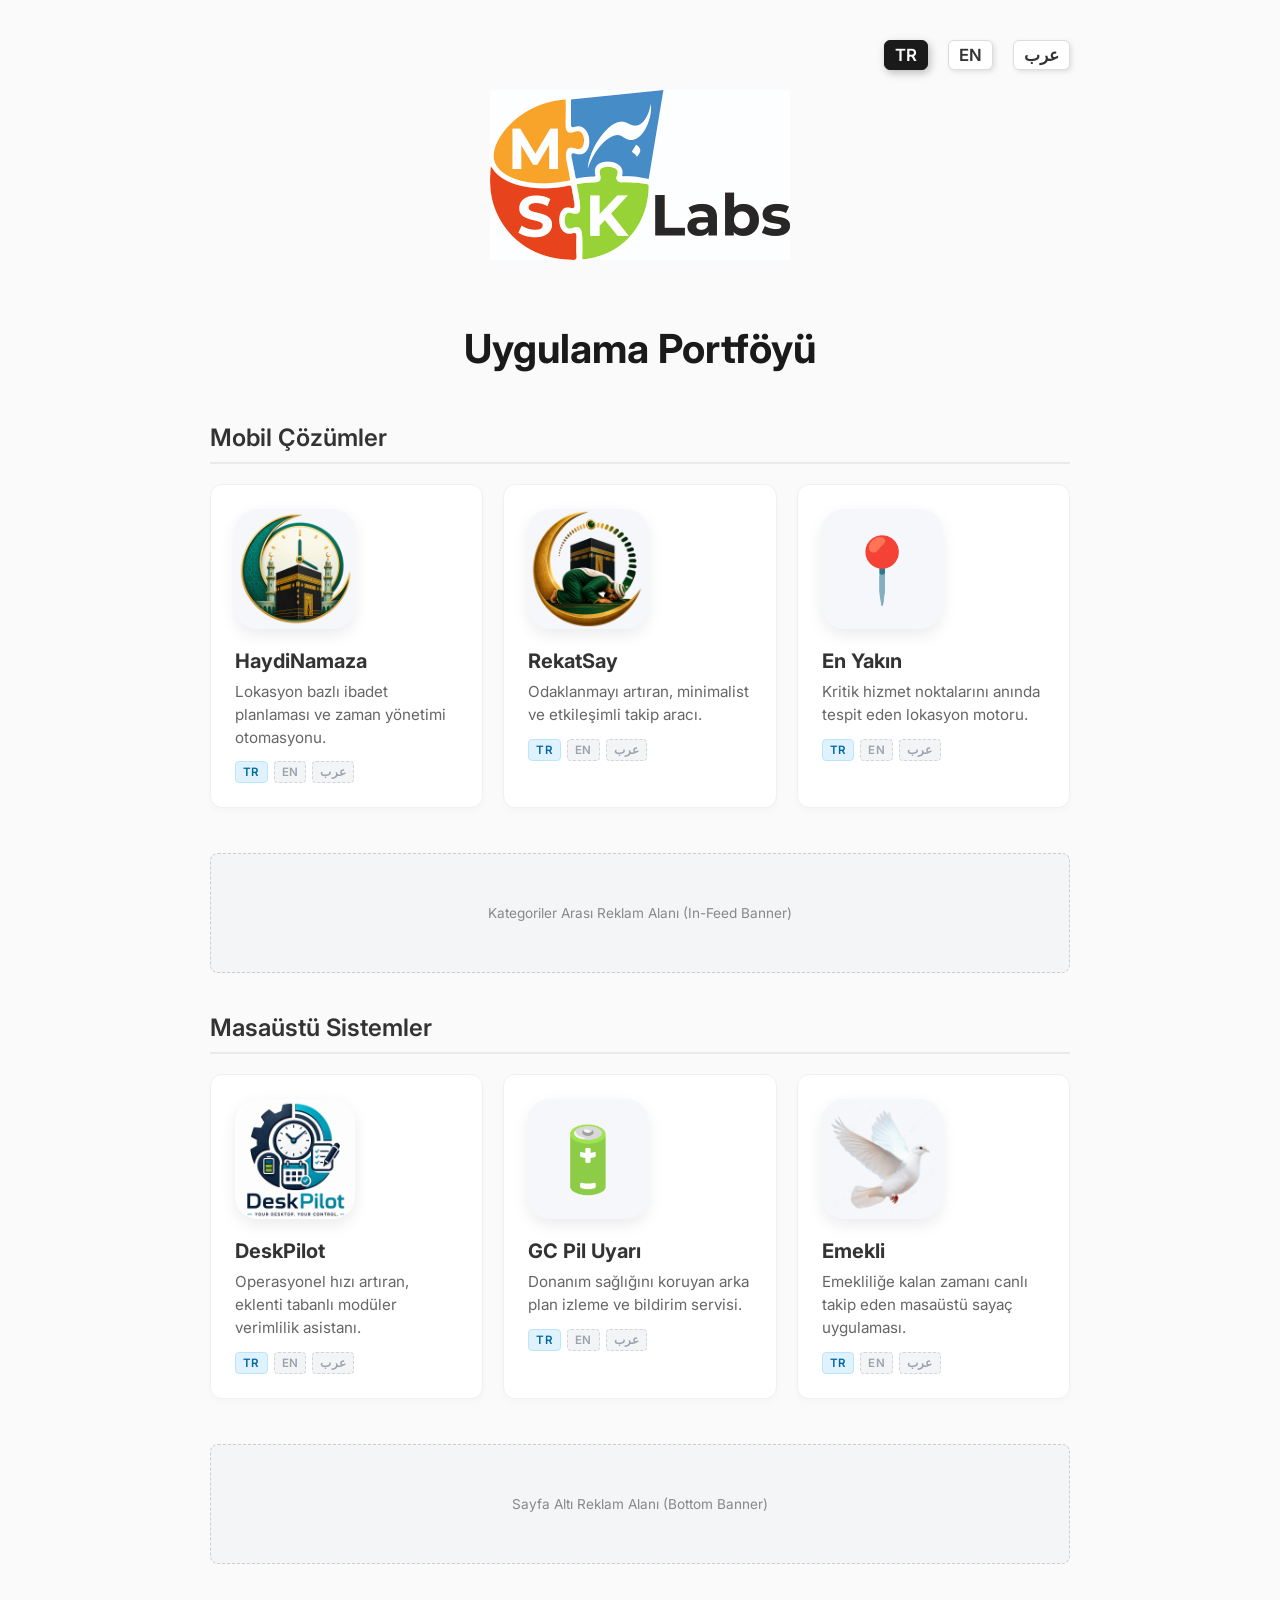
==== index.html @ fbfde334 "Add Emekli desktop app, icon logo processing, and detail page" ====
<!DOCTYPE html>
<html lang="tr">
<head>
    <meta charset="UTF-8">
    <meta name="viewport" content="width=device-width, initial-scale=1.0">
    <title>W Uygulamalar - Portföy</title>
    <meta name="description" content="Geliştirilen mobil ve masaüstü çözümlerin sergilendiği uygulama portföyü.">
    
    <!-- Google Fonts: Inter -->
    <link rel="preconnect" href="https://fonts.googleapis.com">
    <link rel="preconnect" href="https://fonts.gstatic.com" crossorigin>
    <link href="https://fonts.googleapis.com/css2?family=Inter:wght@400;600;700&display=swap" rel="stylesheet">
    <link rel="stylesheet" href="assets/css/global.css?v=9">
    

</head>
<body class="lang-tr">

<div class="layout-wrapper">

  <!-- Masaüstü Sol Reklam (1280px üzerinde görünür) -->
  <aside class="desktop-ad desktop-ad-left">
    <div class="ad-placeholder">Masaüstü Sol Reklam<br>(160x600)</div>
  </aside>

  <!-- Ana İçerik Portföy Alanı -->
  <div class="portfolio-container">
  
  <div class="lang-switcher">
    <button onclick="setLang('tr')" data-lang="tr" title="Türkçe">TR</button>
    <button onclick="setLang('en')" data-lang="en" title="English">EN</button>
    <button onclick="setLang('ar')" data-lang="ar" title="العربية">عرب</button>
  </div>

  <div class="logo-container">
    <img src="img/MSKLabsLogo1200.jpg" alt="MSK Labs" class="main-logo">
  </div>
  
  <h1 class="page-title">
    <span class="lang-tr">Uygulama Portföyü</span>
    <span class="lang-en">Application Portfolio</span>
    <span class="lang-ar">محفظة التطبيقات</span>
  </h1>
  
  <!-- MOBİL ÇÖZÜMLER -->
  <h2 class="category-title">
    <span class="lang-tr">Mobil Çözümler</span>
    <span class="lang-en">Mobile Solutions</span>
    <span class="lang-ar">حلول الهاتف المحمول</span>
  </h2>
  <div class="app-grid">
    <a href="haydinamaza.html" class="app-card">
      <div class="app-icon"><img src="media/haydinamaza/icon.png" alt="HaydiNamaza"></div>
      <h3 class="app-name">HaydiNamaza</h3>
      <p class="app-vision">
        <span class="lang-tr">Lokasyon bazlı ibadet planlaması ve zaman yönetimi otomasyonu.</span>
        <span class="lang-en">Location-based worship planning and time management automation.</span>
        <span class="lang-ar">تخطيط العبادة القائم على الموقع وأتمتة إدارة الوقت.</span>
      </p>
      <div class="lang-badges">
        <span class="lang-badge active">TR</span>
        <span class="lang-badge pending" title="Yakında / Coming Soon">EN</span>
        <span class="lang-badge pending" title="Yakında / Coming Soon">عرب</span>
      </div>
    </a>
    <a href="rekatsay.html" class="app-card">
      <div class="app-icon"><img src="media/rekatsay/icon.png" alt="RekatSay"></div>
      <h3 class="app-name">RekatSay</h3>
      <p class="app-vision">
        <span class="lang-tr">Odaklanmayı artıran, minimalist ve etkileşimli takip aracı.</span>
        <span class="lang-en">A minimalist and interactive tracking tool that increases focus.</span>
        <span class="lang-ar">أداة تتبع تفاعلية وبسيطة تزيد من التركيز.</span>
      </p>
      <div class="lang-badges">
        <span class="lang-badge active">TR</span>
        <span class="lang-badge pending" title="Yakında / Coming Soon">EN</span>
        <span class="lang-badge pending" title="Yakında / Coming Soon">عرب</span>
      </div>
    </a>
    <a href="enyakin.html" class="app-card">
      <div class="app-icon">📍</div>
      <h3 class="app-name">
        <span class="lang-tr">En Yakın</span>
        <span class="lang-en">Nearest</span>
        <span class="lang-ar">الأقرب</span>
      </h3>
      <p class="app-vision">
        <span class="lang-tr">Kritik hizmet noktalarını anında tespit eden lokasyon motoru.</span>
        <span class="lang-en">Location engine that instantly detects critical service points.</span>
        <span class="lang-ar">محرك الموقع الذي يكتشف نقاط الخدمة الحرجة على الفور.</span>
      </p>
      <div class="lang-badges">
        <span class="lang-badge active">TR</span>
        <span class="lang-badge pending" title="Yakında / Coming Soon">EN</span>
        <span class="lang-badge pending" title="Yakında / Coming Soon">عرب</span>
      </div>
    </a>
  </div>

  <!-- KATEGORİLER ARASI REKLAM ALANI -->
  <div class="infeed-ad-container">
    <div class="ad-placeholder">Kategoriler Arası Reklam Alanı (In-Feed Banner)</div>
  </div>

  <!-- MASAÜSTÜ SİSTEMLER -->
  <h2 class="category-title">
    <span class="lang-tr">Masaüstü Sistemler</span>
    <span class="lang-en">Desktop Systems</span>
    <span class="lang-ar">أنظمة سطح المكتب</span>
  </h2>
  <div class="app-grid">
    <a href="deskpilot.html" class="app-card">
      <div class="app-icon"><img src="media/deskpilot/icon.png" alt="DeskPilot"></div>
      <h3 class="app-name">DeskPilot</h3>
      <p class="app-vision">
        <span class="lang-tr">Operasyonel hızı artıran, eklenti tabanlı modüler verimlilik asistanı.</span>
        <span class="lang-en">Plugin-based modular productivity assistant that increases operational speed.</span>
        <span class="lang-ar">مساعد إنتاجية معياري قائم على المكونات الإضافية يزيد من سرعة التشغيل.</span>
      </p>
      <div class="lang-badges">
        <span class="lang-badge active">TR</span>
        <span class="lang-badge pending" title="Yakında / Coming Soon">EN</span>
        <span class="lang-badge pending" title="Yakında / Coming Soon">عرب</span>
      </div>
    </a>
    <a href="gcpiluyari.html" class="app-card">
      <div class="app-icon">🔋</div>
      <h3 class="app-name">
        <span class="lang-tr">GC Pil Uyarı</span>
        <span class="lang-en">GC Battery Alert</span>
        <span class="lang-ar">تنبيه بطارية GC</span>
      </h3>
      <p class="app-vision">
        <span class="lang-tr">Donanım sağlığını koruyan arka plan izleme ve bildirim servisi.</span>
        <span class="lang-en">Background monitoring and notification service protecting hardware health.</span>
        <span class="lang-ar">خدمة المراقبة والإشعارات الخلفية التي تحمي صحة الأجهزة.</span>
      </p>
      <div class="lang-badges">
        <span class="lang-badge active">TR</span>
        <span class="lang-badge pending" title="Yakında / Coming Soon">EN</span>
        <span class="lang-badge pending" title="Yakında / Coming Soon">عرب</span>
      </div>
    </a>
    <a href="emekli.html" class="app-card">
      <div class="app-icon"><img src="media/emekli/icon.png" alt="Emekli"></div>
      <h3 class="app-name">
        <span class="lang-tr">Emekli</span>
        <span class="lang-en">Retirement Counter</span>
        <span class="lang-ar">عداد التقاعد</span>
      </h3>
      <p class="app-vision">
        <span class="lang-tr">Emekliliğe kalan zamanı canlı takip eden masaüstü sayaç uygulaması.</span>
        <span class="lang-en">Desktop widget app tracking remaining time to retirement in real-time.</span>
        <span class="lang-ar">تطبيق ويدجت لسطح المكتب يتبع الوقت المتبقي حتى التقاعد بشكل مباشر.</span>
      </p>
      <div class="lang-badges">
        <span class="lang-badge active">TR</span>
        <span class="lang-badge pending" title="Yakında / Coming Soon">EN</span>
        <span class="lang-badge pending" title="Yakında / Coming Soon">عرب</span>
      </div>
    </a>
  </div>

  <!-- SAYFA ALTI / KATEGORİ SONU REKLAM ALANI -->
  <div class="infeed-ad-container">
    <div class="ad-placeholder">Sayfa Altı Reklam Alanı (Bottom Banner)</div>
  </div>

 </div> <!-- .portfolio-container Bitişi -->

  <!-- Masaüstü Sağ Reklam (1280px üzerinde görünür) -->
  <aside class="desktop-ad desktop-ad-right">
    <div class="ad-placeholder">Masaüstü Sağ Reklam<br>(160x600)</div>
  </aside>

</div> <!-- .layout-wrapper Bitişi -->

<script>
  // MERKEZİ SİTE KONFİGÜRASYONU (Blogger & HTML Uyumlu)
  var SITE_CONFIG = {
    contactEmail: "msklabs.org@gmail.com"
  };

  // E-posta adreslerini ve mailto bağlantılarını merkezi konfigürasyondan doldurur
  function syncCentralConfig() {
    var email = (window.SITE_CONFIG && window.SITE_CONFIG.contactEmail) ? window.SITE_CONFIG.contactEmail : "msklabs.org@gmail.com";
    
    // Metin etiketlerini güncelle
    document.querySelectorAll('.contact-email-text').forEach(function(el) {
      el.textContent = email;
    });

    // Mailto bağlantılarını güncelle
    document.querySelectorAll('a.contact-email-link').forEach(function(a) {
      var subject = a.getAttribute('data-subject') || 'Talep';
      var body = a.getAttribute('data-body') || '';
      a.setAttribute('href', 'mailto:' + email + '?subject=' + encodeURIComponent(subject) + '&body=' + encodeURIComponent(body));
    });
  }

  function setLang(lang) {
    if (!lang) lang = 'tr';
    try {
      localStorage.setItem('user_lang', lang);
    } catch(e) {}
    
    document.body.className = 'lang-' + lang;
    
    // Aktif Dil Butonu Vurgulama (Dişi Renk)
    var buttons = document.querySelectorAll('.lang-switcher button');
    buttons.forEach(function(btn) {
      if (btn.getAttribute('data-lang') === lang) {
        btn.classList.add('active');
      } else {
        btn.classList.remove('active');
      }
    });

    // Bağlantılara ?lang= Parametresi Ekleme (Hafıza Kalıcılığı)
    var links = document.querySelectorAll('a.app-card, a.back-btn');
    links.forEach(function(a) {
      var href = a.getAttribute('href');
      if (href) {
        var base = href.split('?')[0];
        a.setAttribute('href', base + '?lang=' + lang);
      }
    });
  }

  // Sayfa Yüklenme Anında Çalışacak Ana Blok
  (function() {
    syncCentralConfig();

    var urlParams = new URLSearchParams(window.location.search);
    var langParam = urlParams.get('lang');
    var savedLang = null;
    try {
      savedLang = localStorage.getItem('user_lang');
    } catch(e) {}
    
    var activeLang = langParam || savedLang || 'tr';
    setLang(activeLang);
  })();
</script>

</body>
</html>
---- assets/css/global.css ----
/* ======================================================
   MSK LABS - GLOBAL DESIGN SYSTEM & STYLESHEET
   ====================================================== */

/* Genel Ayarlar */
html {
  scroll-behavior: smooth;
}

body {
  margin: 0;
  padding: 0;
  background-color: #fafafa;
  font-family: 'Inter', 'Segoe UI', Roboto, Helvetica, Arial, sans-serif;
  color: #333;
}

.layout-wrapper {
  display: flex;
  justify-content: center;
  align-items: flex-start;
  gap: 25px;
  max-width: 1300px;
  margin: 0 auto;
}

.portfolio-container {
  max-width: 900px;
  width: 100%;
  margin: 0 auto;
  padding: 40px 20px 60px 20px;
  box-sizing: border-box;
}

/* Logo Ayarları */
.logo-container {
  text-align: center;
  margin-bottom: 60px;
}

.main-logo {
  max-width: 100%;
  width: 300px;
  height: auto;
}

/* Sayfa Ana Başlığı */
.page-title {
  font-size: 2.5rem;
  font-weight: 700;
  text-align: center;
  margin-bottom: 50px;
  color: #1a1a1a;
}

/* Kategori Başlıkları */
.category-title {
  font-size: 1.5rem;
  font-weight: 600;
  margin: 40px 0 20px 0;
  padding-bottom: 10px;
  border-bottom: 2px solid #eaeaea;
}

.category-title:first-of-type {
  margin-top: 0;
}

/* 3'lü Grid Sistemi (Masaüstü & Tablet) */
.app-grid {
  display: grid;
  grid-template-columns: repeat(3, 1fr);
  gap: 20px;
}

/* Uygulama Kartı Tasarımı */
.app-card {
  background: #ffffff;
  border: 1px solid #f0f0f0;
  border-radius: 12px;
  padding: 24px;
  text-decoration: none;
  color: inherit;
  transition: all 0.3s ease;
  box-shadow: 0 4px 6px rgba(0,0,0,0.02);
  display: flex;
  flex-direction: column;
  align-items: flex-start;
}

.app-card:hover {
  transform: translateY(-5px);
  box-shadow: 0 12px 20px rgba(0,0,0,0.08);
  border-color: #e0e0e0;
}

/* İkon ve Metin Stilleri */
.app-icon {
  width: 120px;
  height: 120px;
  background-color: #f5f7fa;
  border-radius: 22px;
  margin-bottom: 20px;
  display: flex;
  align-items: center;
  justify-content: center;
  font-size: 64px;
  transition: background-color 0.3s ease, transform 0.2s ease;
  overflow: hidden;
  box-shadow: 0 6px 16px rgba(0,0,0,0.08);
}

.app-icon img {
  width: 100%;
  height: 100%;
  object-fit: cover;
  border-radius: 22px;
}

.app-card:hover .app-icon {
  background-color: #eef2f6;
  transform: scale(1.03);
}

/* Detay Sayfası Büyük İkon Stili (2 Katı Büyüklük) */
.app-big-icon {
  width: 160px;
  height: 160px;
  background-color: #f5f7fa;
  border-radius: 28px;
  display: flex;
  align-items: center;
  justify-content: center;
  font-size: 84px;
  box-shadow: 0 8px 24px rgba(0, 0, 0, 0.08), inset 0 0 0 1px rgba(0,0,0,0.05);
  flex-shrink: 0;
  overflow: hidden;
}

.app-big-icon img {
  width: 100%;
  height: 100%;
  object-fit: cover;
  border-radius: 28px;
}

.app-name {
  font-size: 1.25rem;
  font-weight: 700;
  margin: 0 0 8px 0;
}

.app-vision {
  font-size: 0.95rem;
  color: #666;
  line-height: 1.5;
  margin: 0;
}

/* Çoklu Dil Ayarları */
body.lang-tr .lang-en, body.lang-tr .lang-ar { display: none; }
body.lang-en .lang-tr, body.lang-en .lang-ar { display: none; }
body.lang-ar .lang-tr, body.lang-ar .lang-en { display: none; }

body.lang-ar { direction: rtl; }

.lang-switcher {
  display: flex;
  justify-content: flex-end;
  gap: 20px;
  margin-bottom: 20px;
}

.lang-switcher button {
  background: #fff;
  border: 1px solid #ddd;
  padding: 4px 10px;
  border-radius: 6px;
  cursor: pointer;
  font-family: inherit;
  font-weight: 600;
  font-size: 1.05rem;
  transition: all 0.2s ease;
  display: flex;
  align-items: center;
  justify-content: center;
  gap: 6px;
  box-shadow: 2px 2px 5px rgba(0, 0, 0, 0.1);
  color: #333;
}

.lang-switcher button:hover {
  background: #f5f7fa;
  transform: translateY(-1px);
  box-shadow: 3px 3px 7px rgba(0, 0, 0, 0.15);
  border-color: #ccc;
}

/* Aktif Dil Butonu Vurgusu (Dişi Görünüm) */
.lang-switcher button.active {
  background: #1a1a1a;
  color: #ffffff;
  border-color: #1a1a1a;
  box-shadow: 2px 3px 8px rgba(0, 0, 0, 0.25);
}

/* Kart Üzerindeki Dil Rozetleri */
.lang-badges {
  display: flex;
  gap: 6px;
  margin-top: 12px;
  font-size: 0.72rem;
  align-items: center;
}

.lang-badge {
  padding: 3px 7px;
  border-radius: 4px;
  font-weight: 600;
  letter-spacing: 0.3px;
}

.lang-badge.active {
  background: #e0f2fe;
  color: #0369a1;
  border: 1px solid #bae6fd;
}

.lang-badge.pending {
  background: #f3f4f6;
  color: #9ca3af;
  border: 1px dashed #d1d5db;
}

/* Çeviri Talep Kutusu (Sadece EN ve AR dillerinde görünür) */
.translation-request-box {
  background: #eff6ff;
  border: 1px solid #bfdbfe;
  border-radius: 12px;
  padding: 16px 20px;
  margin-bottom: 24px;
}

.request-content {
  display: flex;
  align-items: center;
  justify-content: space-between;
  gap: 16px;
  flex-wrap: wrap;
}

.request-text {
  font-size: 0.95rem;
  color: #1e40af;
  flex: 1;
  min-width: 220px;
  line-height: 1.45;
}

.request-btn {
  background: #2563eb;
  color: #ffffff !important;
  padding: 10px 18px;
  border-radius: 8px;
  text-decoration: none;
  font-weight: 600;
  font-size: 0.9rem;
  white-space: nowrap;
  transition: all 0.2s ease;
  box-shadow: 0 2px 6px rgba(37, 99, 235, 0.2);
  display: inline-flex;
  align-items: center;
  gap: 6px;
}

.request-btn:hover {
  background: #1d4ed8;
  transform: translateY(-1px);
  box-shadow: 0 4px 10px rgba(37, 99, 235, 0.3);
}

/* Başlık Yanı / Sağ Taraf Global Dil Durum Paneli */
.app-header-right {
  margin-left: auto;
  display: flex;
  flex-direction: column;
  align-items: flex-end;
  gap: 10px;
}

.global-status-panel {
  background: #f8fafc;
  border: 1px solid #e2e8f0;
  border-radius: 10px;
  padding: 8px 14px;
  font-size: 0.85rem;
  display: flex;
  align-items: center;
  gap: 8px;
  box-shadow: 0 1px 3px rgba(0,0,0,0.03);
}

.global-status-panel .status-tag {
  font-weight: 700;
  padding: 3px 8px;
  border-radius: 6px;
}

.global-status-panel .status-tag.active {
  background: #dbeafe;
  color: #1d4ed8;
}

.global-status-panel .status-tag.dev {
  background: #fef3c7;
  color: #b45309;
}

.lab-request-btn {
  background: #2563eb;
  color: #ffffff !important;
  font-weight: 600;
  font-size: 0.85rem;
  padding: 8px 14px;
  border-radius: 8px;
  text-decoration: none;
  display: inline-flex;
  align-items: center;
  gap: 6px;
  box-shadow: 0 2px 6px rgba(37, 99, 235, 0.2);
  transition: all 0.2s ease;
}

.lab-request-btn:hover {
  background: #1d4ed8;
  transform: translateY(-1px);
  box-shadow: 0 4px 10px rgba(37, 99, 235, 0.3);
}

.email-note {
  font-size: 0.78rem;
  color: #64748b;
  margin-top: 2px;
  display: block;
}

.email-note strong {
  color: #1e293b;
  user-select: all; /* Tek tıkla kolayca kopyalama özelliği */
  background: #f1f5f9;
  padding: 1px 5px;
  border-radius: 4px;
  border: 1px solid #e2e8f0;
}

/* Hero İndirme Butonu ve İndirme Alanı Stilleri */
.hero-download-btn {
  display: inline-flex;
  align-items: center;
  gap: 10px;
  background: #1a1a1a;
  color: #ffffff !important;
  padding: 10px 20px;
  border-radius: 10px;
  text-decoration: none;
  font-weight: 600;
  font-size: 0.95rem;
  margin-top: 12px;
  transition: all 0.25s ease;
  box-shadow: 0 4px 12px rgba(0,0,0,0.12);
  width: fit-content;
}

.hero-download-btn:hover {
  background: #333333;
  transform: translateY(-2px);
  box-shadow: 0 6px 16px rgba(0,0,0,0.18);
  color: #ffffff !important;
}

.download-section {
  margin-top: 35px;
  padding-top: 25px;
  border-top: 2px dashed #f0f0f0;
}

.download-section-title {
  font-size: 1.2rem;
  font-weight: 700;
  color: #1a1a1a;
  margin-bottom: 20px;
  display: flex;
  align-items: center;
  gap: 10px;
}

.download-grid {
  display: grid;
  grid-template-columns: repeat(auto-fit, minmax(220px, 1fr));
  gap: 16px;
}

.download-card {
  background: #ffffff;
  border: 1px solid #e5e7eb;
  border-radius: 14px;
  padding: 18px 20px;
  display: flex;
  flex-direction: column;
  gap: 8px;
  text-decoration: none;
  color: inherit;
  transition: all 0.2s ease;
  position: relative;
}

.download-card:hover:not(.disabled) {
  border-color: #4f46e5;
  transform: translateY(-3px);
  box-shadow: 0 6px 16px rgba(0,0,0,0.06);
}

.download-card.disabled {
  background: #f9fafb;
  border-color: #f3f4f6;
  opacity: 0.85;
  cursor: not-allowed;
}

.download-card-header {
  display: flex;
  align-items: center;
  gap: 12px;
}

.download-card-icon {
  display: flex;
  align-items: center;
  justify-content: center;
  width: 32px;
  height: 32px;
  flex-shrink: 0;
}

.store-brand-icon {
  width: 100%;
  height: 100%;
  object-fit: contain;
}

.download-card.disabled .store-brand-icon {
  filter: grayscale(30%) opacity(0.8);
}

.download-card-title {
  font-size: 1rem;
  font-weight: 700;
  color: #111827;
}

.download-card-status {
  font-size: 0.85rem;
  color: #6b7280;
  line-height: 1.4;
}

.download-card.disabled .download-card-status {
  color: #d97706;
  font-weight: 600;
}

.download-tag {
  display: inline-block;
  font-size: 0.78rem;
  font-weight: 600;
  padding: 3px 10px;
  border-radius: 6px;
  margin-top: 4px;
  width: fit-content;
}

.tag-soon {
  background: #fffbeb;
  color: #b45309;
  border: 1px solid #fef3c7;
}

.tag-active {
  background: #ecfdf5;
  color: #047857;
  border: 1px solid #a7f3d0;
}

@media (max-width: 600px) {
  .app-header {
    flex-wrap: wrap;
  }
  .app-header-right {
    margin-left: 0;
    width: 100%;
    align-items: flex-start;
    margin-top: 10px;
  }
  .download-grid {
    grid-template-columns: 1fr;
  }
}

/* Reklam Alanları */
.desktop-ad {
  width: 160px;
  margin-top: 60px;
  position: sticky;
  top: 20px;
  flex-shrink: 0;
}

.ad-placeholder {
  background: #f4f5f7;
  border: 1px dashed #cccccc;
  border-radius: 8px;
  color: #888888;
  font-size: 0.85rem;
  display: flex;
  align-items: center;
  justify-content: center;
  text-align: center;
  padding: 10px;
  box-sizing: border-box;
}

.desktop-ad .ad-placeholder {
  height: 600px;
}

.infeed-ad-container {
  margin: 45px 0 25px 0;
  width: 100%;
}

.infeed-ad-container .ad-placeholder {
  height: 120px;
}

/* Mobil Telefon Duyarlılığı (2'li Yan Yana Düzlem) */
@media (max-width: 1280px) {
  .desktop-ad {
    display: none;
  }
}

@media (max-width: 600px) {
  .portfolio-container {
    padding: 25px 12px;
  }

  .logo-container {
    margin-bottom: 35px;
  }

  .main-logo {
    width: 210px;
  }

  .page-title {
    font-size: 1.75rem;
    margin-bottom: 30px;
  }

  .category-title {
    font-size: 1.2rem;
    margin: 25px 0 15px 0;
  }

  .app-grid {
    grid-template-columns: repeat(2, 1fr);
    gap: 12px;
  }

  .app-card {
    padding: 14px 12px;
    border-radius: 10px;
  }

  .app-icon {
    width: 80px;
    height: 80px;
    font-size: 44px;
    margin-bottom: 12px;
    border-radius: 16px;
  }

  .app-icon img {
    border-radius: 16px;
  }

  .app-big-icon {
    width: 100px;
    height: 100px;
    font-size: 54px;
    border-radius: 20px;
  }

  .app-big-icon img {
    border-radius: 20px;
  }

  .app-name {
    font-size: 0.95rem;
    margin: 0 0 6px 0;
  }

  .app-vision {
    font-size: 0.8rem;
    line-height: 1.35;
  }

  .lang-switcher {
    gap: 10px;
    margin-bottom: 15px;
  }

  .lang-switcher button {
    padding: 3px 8px;
    font-size: 0.9rem;
  }

  .infeed-ad-container .ad-placeholder {
    height: 100px;
  }
}
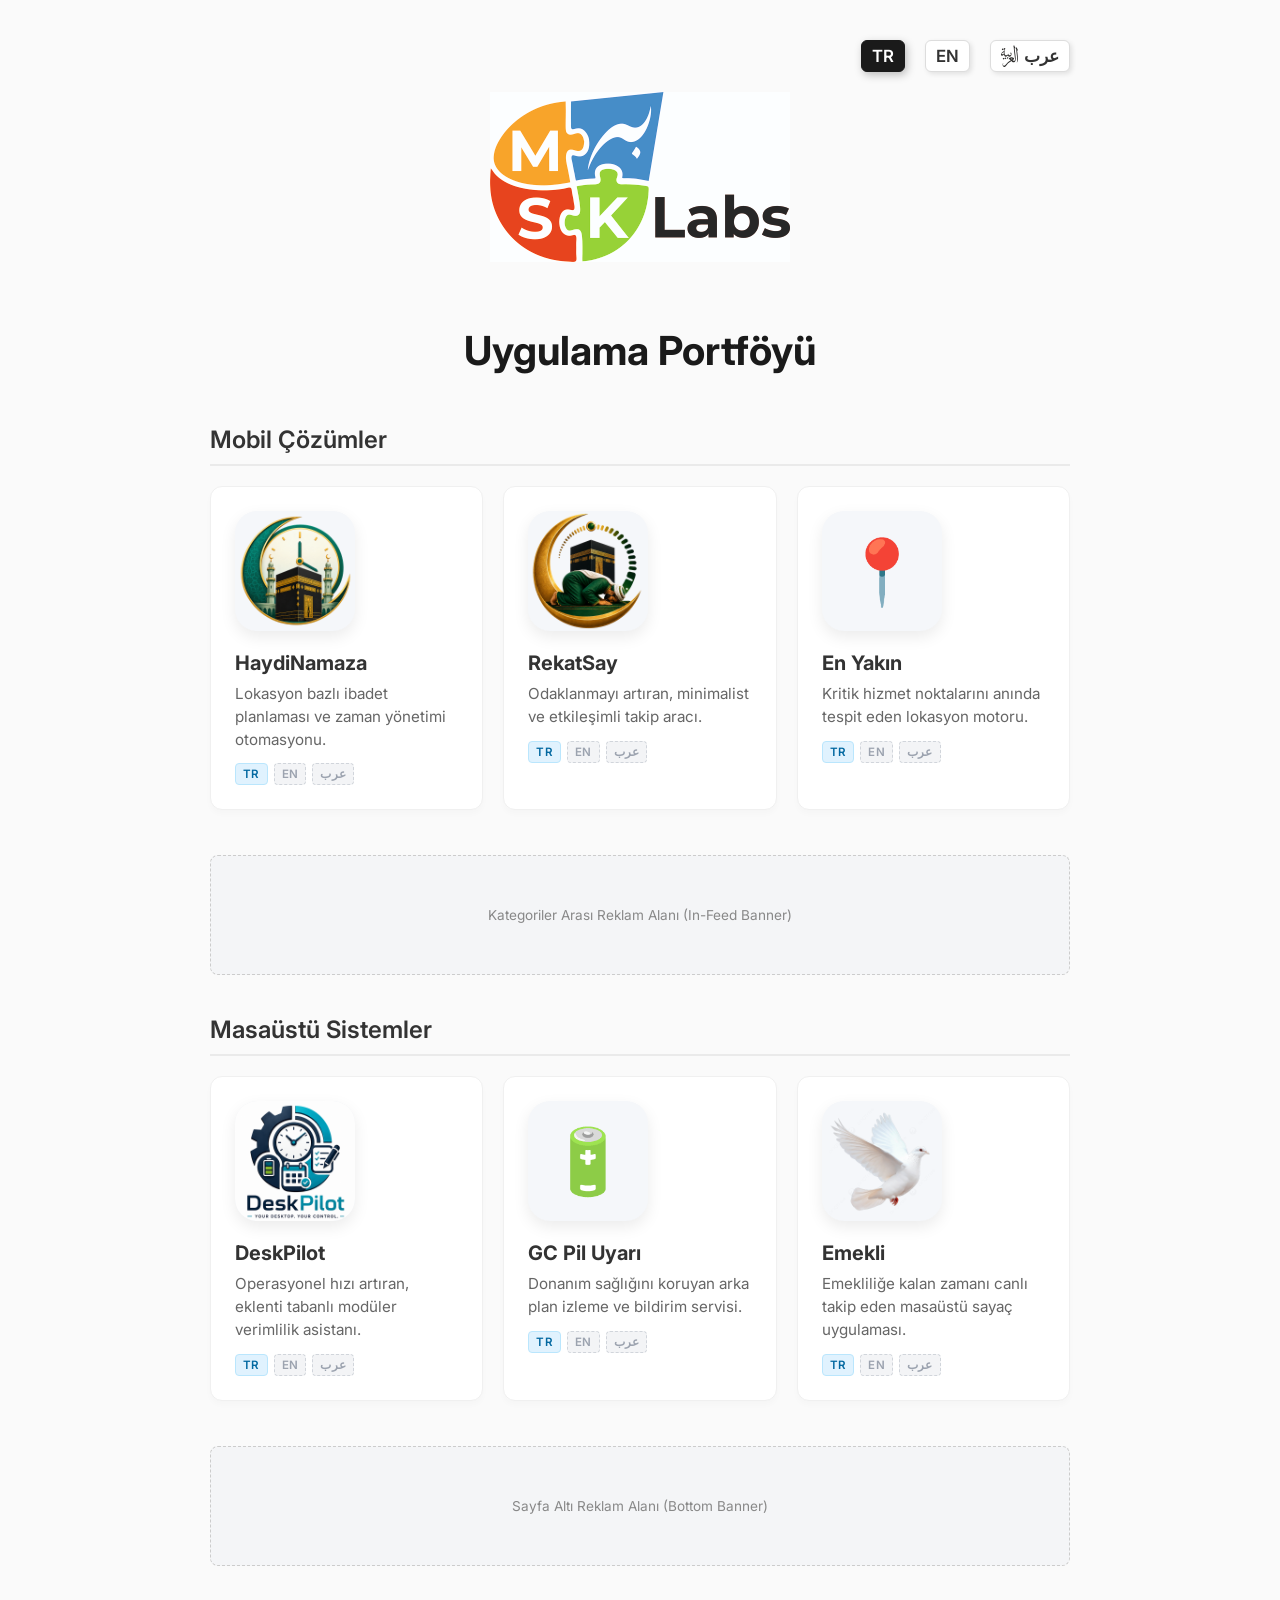
==== commit 98106b72: "Integrate ElArabiye.svg calligraphy icon inside Arabic language buttons with active white invert sty" ====
--- a/index.html
+++ b/index.html
@@ -10,7 +10,7 @@
     <link rel="preconnect" href="https://fonts.googleapis.com">
     <link rel="preconnect" href="https://fonts.gstatic.com" crossorigin>
     <link href="https://fonts.googleapis.com/css2?family=Inter:wght@400;600;700&display=swap" rel="stylesheet">
-    <link rel="stylesheet" href="assets/css/global.css?v=9">
+    <link rel="stylesheet" href="assets/css/global.css?v=10">
     
 
 </head>
@@ -27,9 +27,9 @@
   <div class="portfolio-container">
   
   <div class="lang-switcher">
-    <button onclick="setLang('tr')" data-lang="tr" title="Türkçe">TR</button>
+    <button onclick="setLang('tr')" data-lang="tr" class="active" title="Türkçe">TR</button>
     <button onclick="setLang('en')" data-lang="en" title="English">EN</button>
-    <button onclick="setLang('ar')" data-lang="ar" title="العربية">عرب</button>
+    <button onclick="setLang('ar')" data-lang="ar" title="العربية"><img src="img/ElArabiye.svg" alt="عرب" class="arabic-btn-icon"> عرب</button>
   </div>
 
   <div class="logo-container">
--- a/assets/css/global.css
+++ b/assets/css/global.css
@@ -204,6 +204,20 @@
   box-shadow: 2px 3px 8px rgba(0, 0, 0, 0.25);
 }
 
+/* Arapça Buton Kaligrafi İkonu (ElArabiye.svg) */
+.arabic-btn-icon {
+  height: 22px;
+  width: auto;
+  max-height: 24px;
+  display: inline-block;
+  vertical-align: middle;
+  transition: filter 0.2s ease;
+}
+
+.lang-switcher button.active .arabic-btn-icon {
+  filter: brightness(0) invert(1);
+}
+
 /* Kart Üzerindeki Dil Rozetleri */
 .lang-badges {
   display: flex;
@@ -358,23 +372,23 @@
   display: inline-flex;
   align-items: center;
   gap: 10px;
-  background: #1a1a1a;
+  background: #27ae60;
   color: #ffffff !important;
-  padding: 10px 20px;
+  padding: 10px 22px;
   border-radius: 10px;
   text-decoration: none;
   font-weight: 600;
   font-size: 0.95rem;
   margin-top: 12px;
   transition: all 0.25s ease;
-  box-shadow: 0 4px 12px rgba(0,0,0,0.12);
+  box-shadow: 0 4px 14px rgba(39, 174, 96, 0.35);
   width: fit-content;
 }
 
 .hero-download-btn:hover {
-  background: #333333;
+  background: #219150;
   transform: translateY(-2px);
-  box-shadow: 0 6px 16px rgba(0,0,0,0.18);
+  box-shadow: 0 6px 18px rgba(39, 174, 96, 0.45);
   color: #ffffff !important;
 }
 
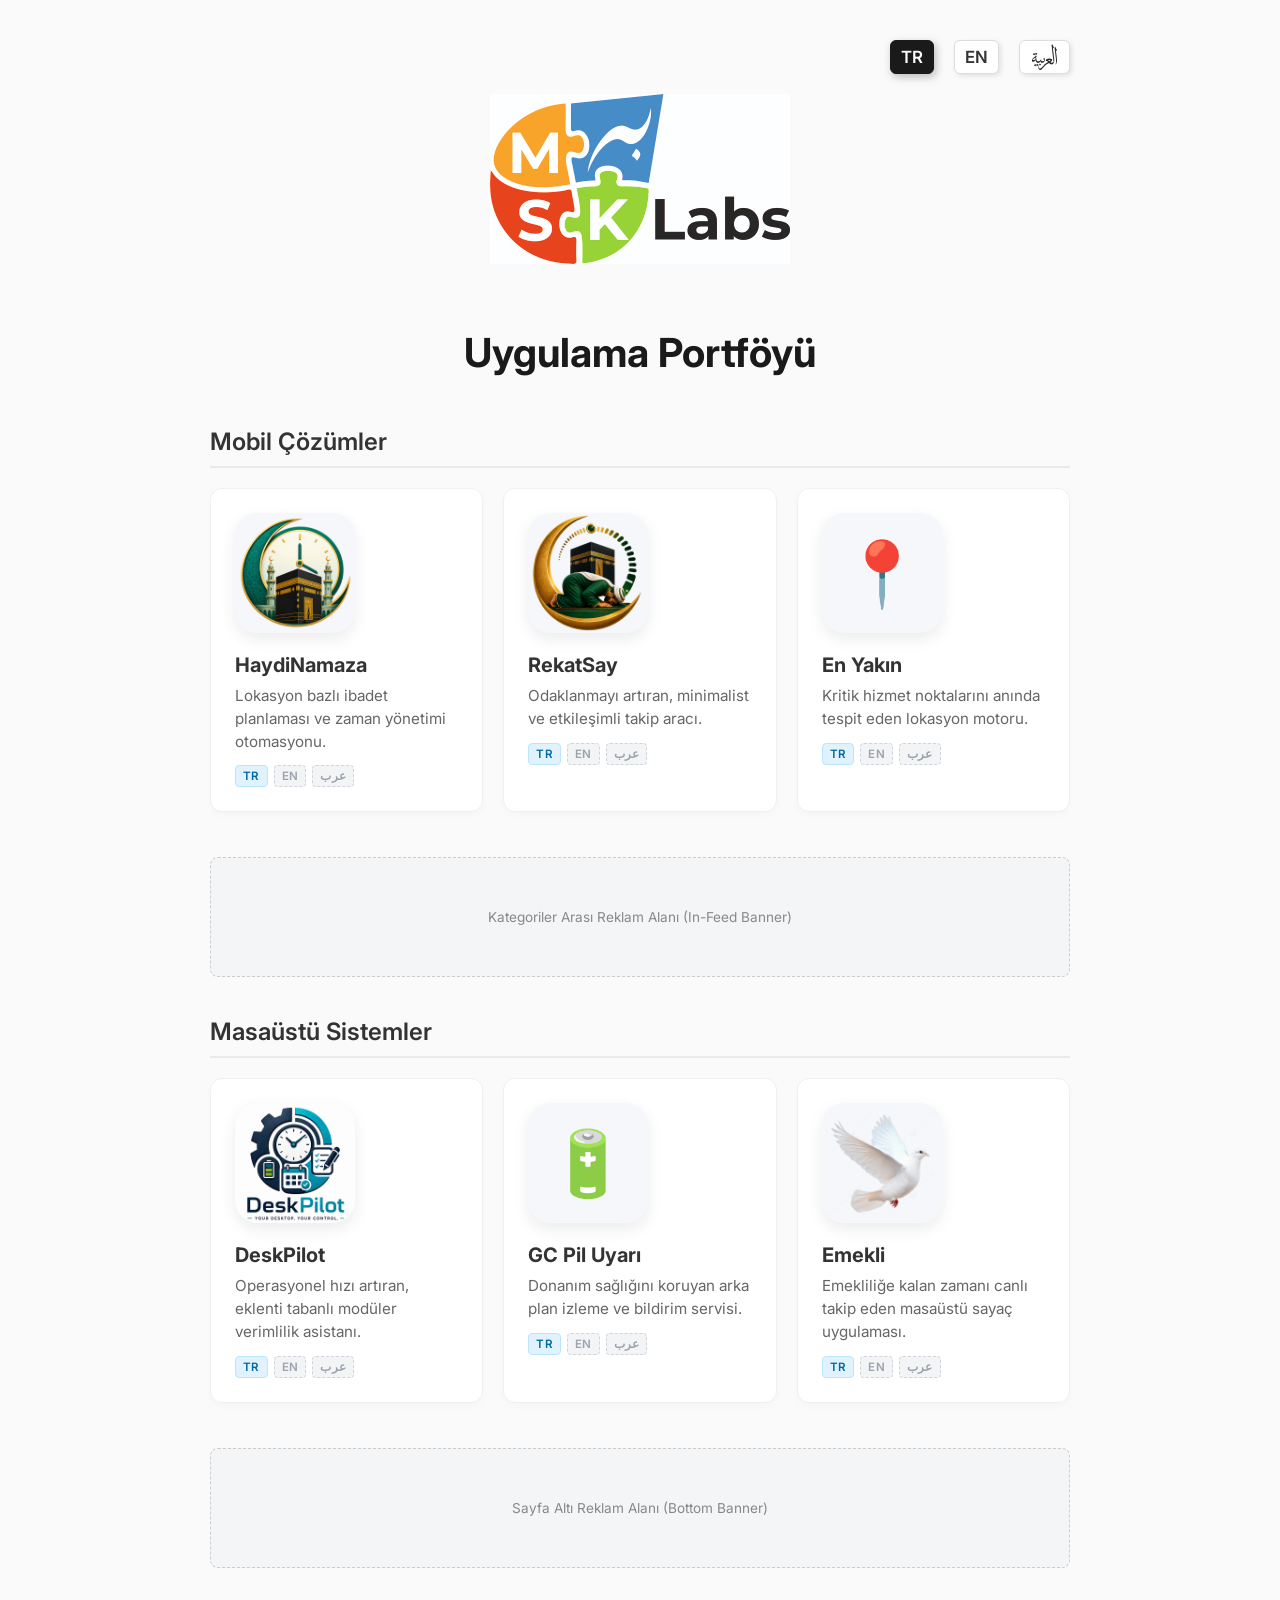
==== commit 51aa02ec: "Update Arabic button to display only the new ElArabiye.svg logo without any text, scaled to max butt" ====
--- a/index.html
+++ b/index.html
@@ -29,7 +29,7 @@
   <div class="lang-switcher">
     <button onclick="setLang('tr')" data-lang="tr" class="active" title="Türkçe">TR</button>
     <button onclick="setLang('en')" data-lang="en" title="English">EN</button>
-    <button onclick="setLang('ar')" data-lang="ar" title="العربية"><img src="img/ElArabiye.svg" alt="عرب" class="arabic-btn-icon"> عرب</button>
+    <button onclick="setLang('ar')" data-lang="ar" title="العربية" class="lang-btn-arabic"><img src="img/ElArabiye.svg" alt="العربية" class="arabic-btn-icon"></button>
   </div>
 
   <div class="logo-container">
--- a/assets/css/global.css
+++ b/assets/css/global.css
@@ -204,13 +204,19 @@
   box-shadow: 2px 3px 8px rgba(0, 0, 0, 0.25);
 }
 
-/* Arapça Buton Kaligrafi İkonu (ElArabiye.svg) */
+/* Arapça Buton Kaligrafi İkonu (ElArabiye.svg - Metinsiz Büyük Görünüm) */
+.lang-switcher button.lang-btn-arabic {
+  padding: 3px 12px;
+  display: inline-flex;
+  align-items: center;
+  justify-content: center;
+}
+
 .arabic-btn-icon {
-  height: 22px;
+  height: 26px;
   width: auto;
-  max-height: 24px;
-  display: inline-block;
-  vertical-align: middle;
+  max-height: 28px;
+  display: block;
   transition: filter 0.2s ease;
 }
 
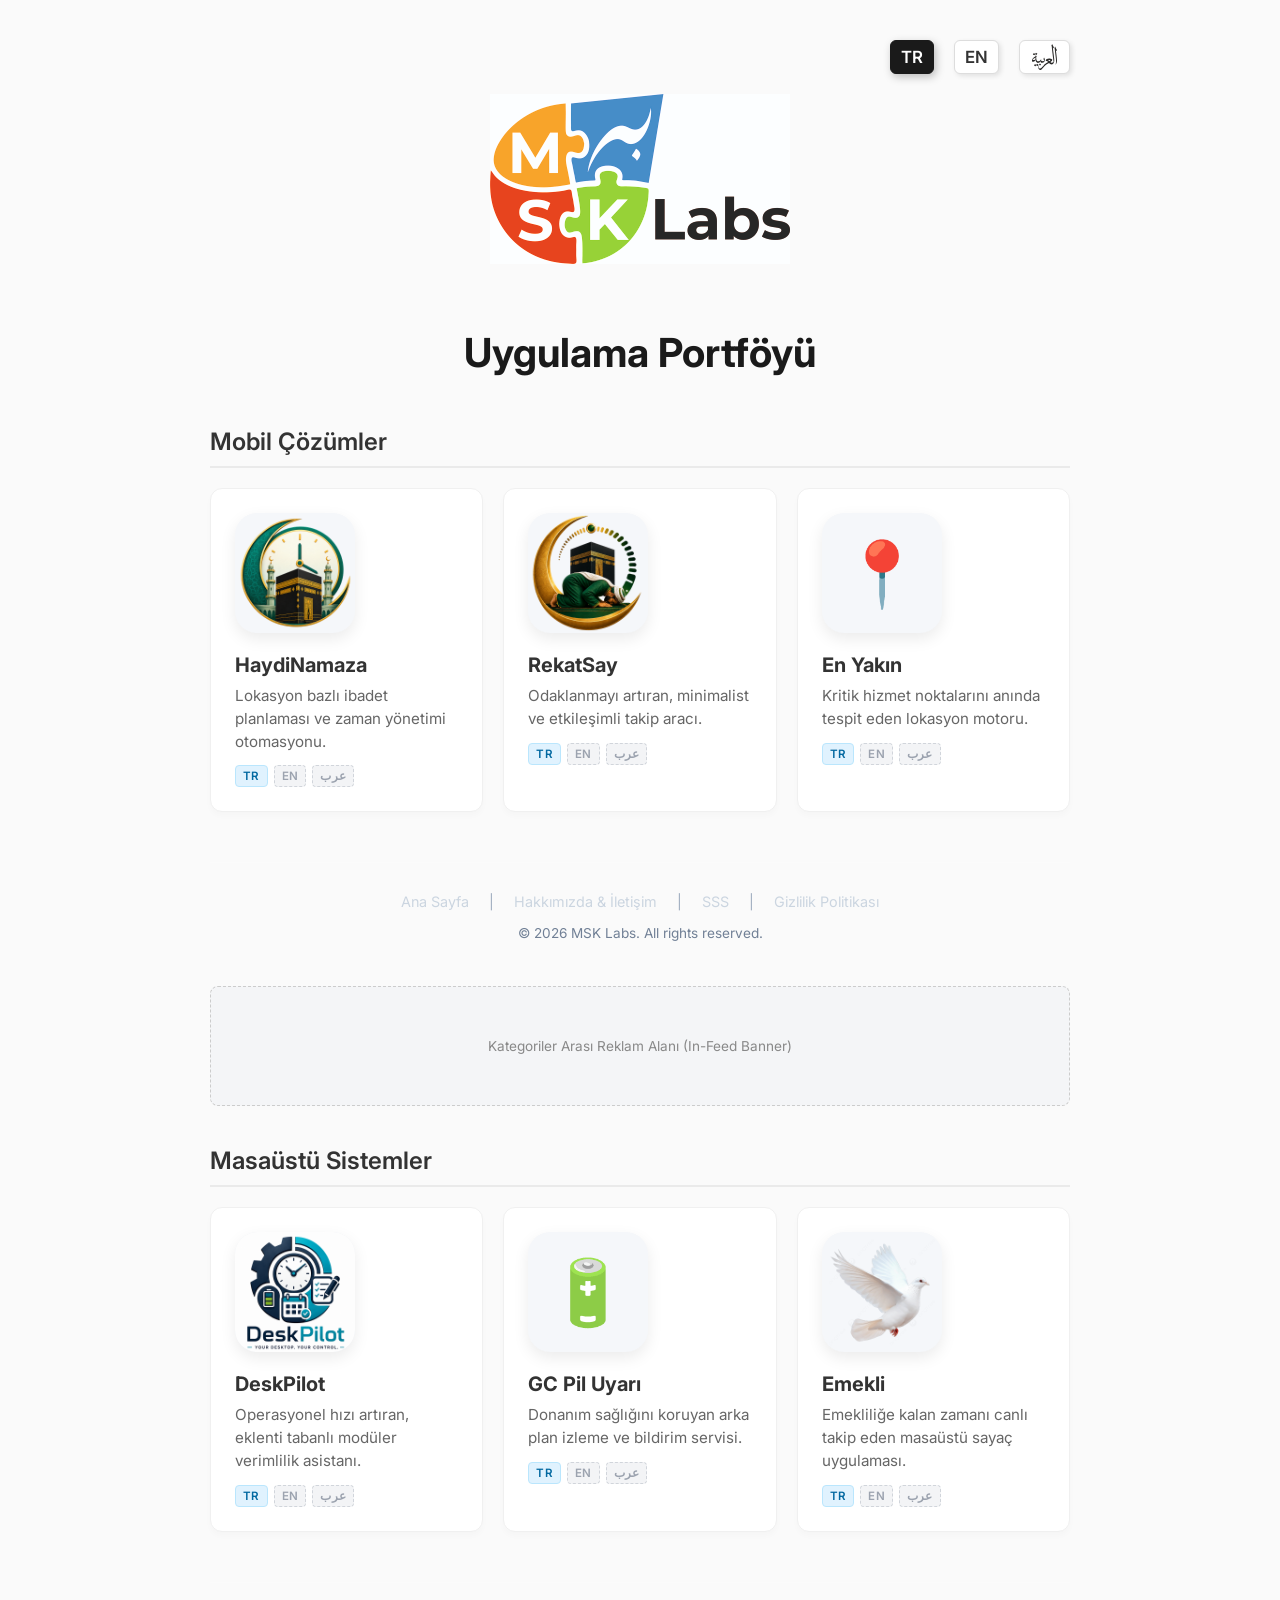
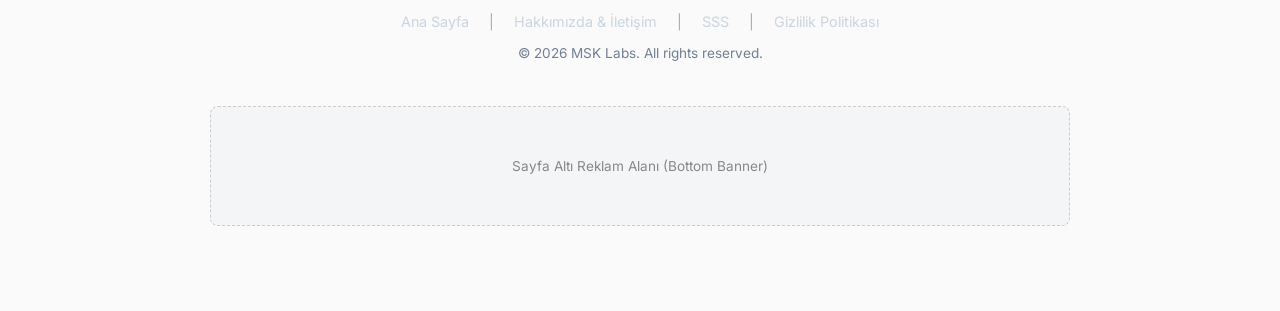
==== commit e3bfdbd0: "feat: add mandatory legal and help pages (Privacy Policy, About Us, FAQ) and footer nav" ====
--- a/index.html
+++ b/index.html
@@ -1,4 +1,4 @@
-<!DOCTYPE html>
+﻿<!DOCTYPE html>
 <html lang="tr">
 <head>
     <meta charset="UTF-8">
@@ -98,7 +98,27 @@
   </div>
 
   <!-- KATEGORİLER ARASI REKLAM ALANI -->
-  <div class="infeed-ad-container">
+      <footer class="site-footer">
+      <div class="footer-links">
+        <a href="index.html">
+          <span class="lang-tr">Ana Sayfa</span><span class="lang-en">Home</span><span class="lang-ar">الرئيسية</span>
+        </a> |
+        <a href="about.html">
+          <span class="lang-tr">Hakkımızda & İletişim</span><span class="lang-en">About & Contact</span><span class="lang-ar">من نحن والاتصال</span>
+        </a> |
+        <a href="faq.html">
+          <span class="lang-tr">SSS</span><span class="lang-en">FAQ</span><span class="lang-ar">الأسئلة الشائعة</span>
+        </a> |
+        <a href="privacy.html">
+          <span class="lang-tr">Gizlilik Politikası</span><span class="lang-en">Privacy Policy</span><span class="lang-ar">سياسة الخصوصية</span>
+        </a>
+      </div>
+      <div class="copyright-text">
+        © 2026 MSK Labs. All rights reserved.
+      </div>
+    </footer>
+
+<div class="infeed-ad-container">
     <div class="ad-placeholder">Kategoriler Arası Reklam Alanı (In-Feed Banner)</div>
   </div>
 
@@ -162,7 +182,27 @@
   </div>
 
   <!-- SAYFA ALTI / KATEGORİ SONU REKLAM ALANI -->
-  <div class="infeed-ad-container">
+      <footer class="site-footer">
+      <div class="footer-links">
+        <a href="index.html">
+          <span class="lang-tr">Ana Sayfa</span><span class="lang-en">Home</span><span class="lang-ar">الرئيسية</span>
+        </a> |
+        <a href="about.html">
+          <span class="lang-tr">Hakkımızda & İletişim</span><span class="lang-en">About & Contact</span><span class="lang-ar">من نحن والاتصال</span>
+        </a> |
+        <a href="faq.html">
+          <span class="lang-tr">SSS</span><span class="lang-en">FAQ</span><span class="lang-ar">الأسئلة الشائعة</span>
+        </a> |
+        <a href="privacy.html">
+          <span class="lang-tr">Gizlilik Politikası</span><span class="lang-en">Privacy Policy</span><span class="lang-ar">سياسة الخصوصية</span>
+        </a>
+      </div>
+      <div class="copyright-text">
+        © 2026 MSK Labs. All rights reserved.
+      </div>
+    </footer>
+
+<div class="infeed-ad-container">
     <div class="ad-placeholder">Sayfa Altı Reklam Alanı (Bottom Banner)</div>
   </div>
 
--- a/assets/css/global.css
+++ b/assets/css/global.css
@@ -649,3 +649,104 @@
     height: 100px;
   }
 }
+
+/* ==========================================================================
+   FOOTER & DOK�MANTASYON SAYFALARI (Hakk�m�zda, Gizlilik, SSS)
+   ========================================================================== */
+.site-footer {
+  margin-top: 50px;
+  padding-top: 30px;
+  border-top: 1px solid rgba(255, 255, 255, 0.1);
+  text-align: center;
+  font-size: 0.9rem;
+  color: #a0aec0;
+}
+
+.footer-links {
+  display: flex;
+  justify-content: center;
+  gap: 20px;
+  flex-wrap: wrap;
+  margin-bottom: 15px;
+}
+
+.footer-links a {
+  color: #cbd5e0;
+  text-decoration: none;
+  transition: color 0.2s ease;
+}
+
+.footer-links a:hover {
+  color: #38bdf8;
+}
+
+.copyright-text {
+  font-size: 0.85rem;
+  color: #718096;
+}
+
+.static-page-card {
+  background: rgba(30, 41, 59, 0.7);
+  backdrop-filter: blur(10px);
+  border: 1px solid rgba(255, 255, 255, 0.1);
+  border-radius: 16px;
+  padding: 30px;
+  margin-bottom: 30px;
+  text-align: left;
+  line-height: 1.7;
+}
+
+body.lang-ar .static-page-card {
+  text-align: right;
+  direction: rtl;
+}
+
+.static-page-card h2 {
+  color: #38bdf8;
+  font-size: 1.4rem;
+  margin-top: 25px;
+  margin-bottom: 12px;
+  border-bottom: 1px solid rgba(56, 189, 248, 0.2);
+  padding-bottom: 6px;
+}
+
+.static-page-card h2:first-child {
+  margin-top: 0;
+}
+
+.static-page-card p, .static-page-card ul {
+  color: #cbd5e0;
+  margin-bottom: 15px;
+}
+
+.static-page-card ul {
+  padding-left: 20px;
+}
+
+body.lang-ar .static-page-card ul {
+  padding-left: 0;
+  padding-right: 20px;
+}
+
+.faq-item {
+  background: rgba(15, 23, 42, 0.6);
+  border: 1px solid rgba(255, 255, 255, 0.08);
+  border-radius: 12px;
+  padding: 20px;
+  margin-bottom: 15px;
+}
+
+.faq-question {
+  color: #f8fafc;
+  font-weight: 600;
+  font-size: 1.1rem;
+  margin-bottom: 10px;
+  display: flex;
+  align-items: center;
+  gap: 10px;
+}
+
+.faq-answer {
+  color: #94a3b8;
+  font-size: 0.95rem;
+}
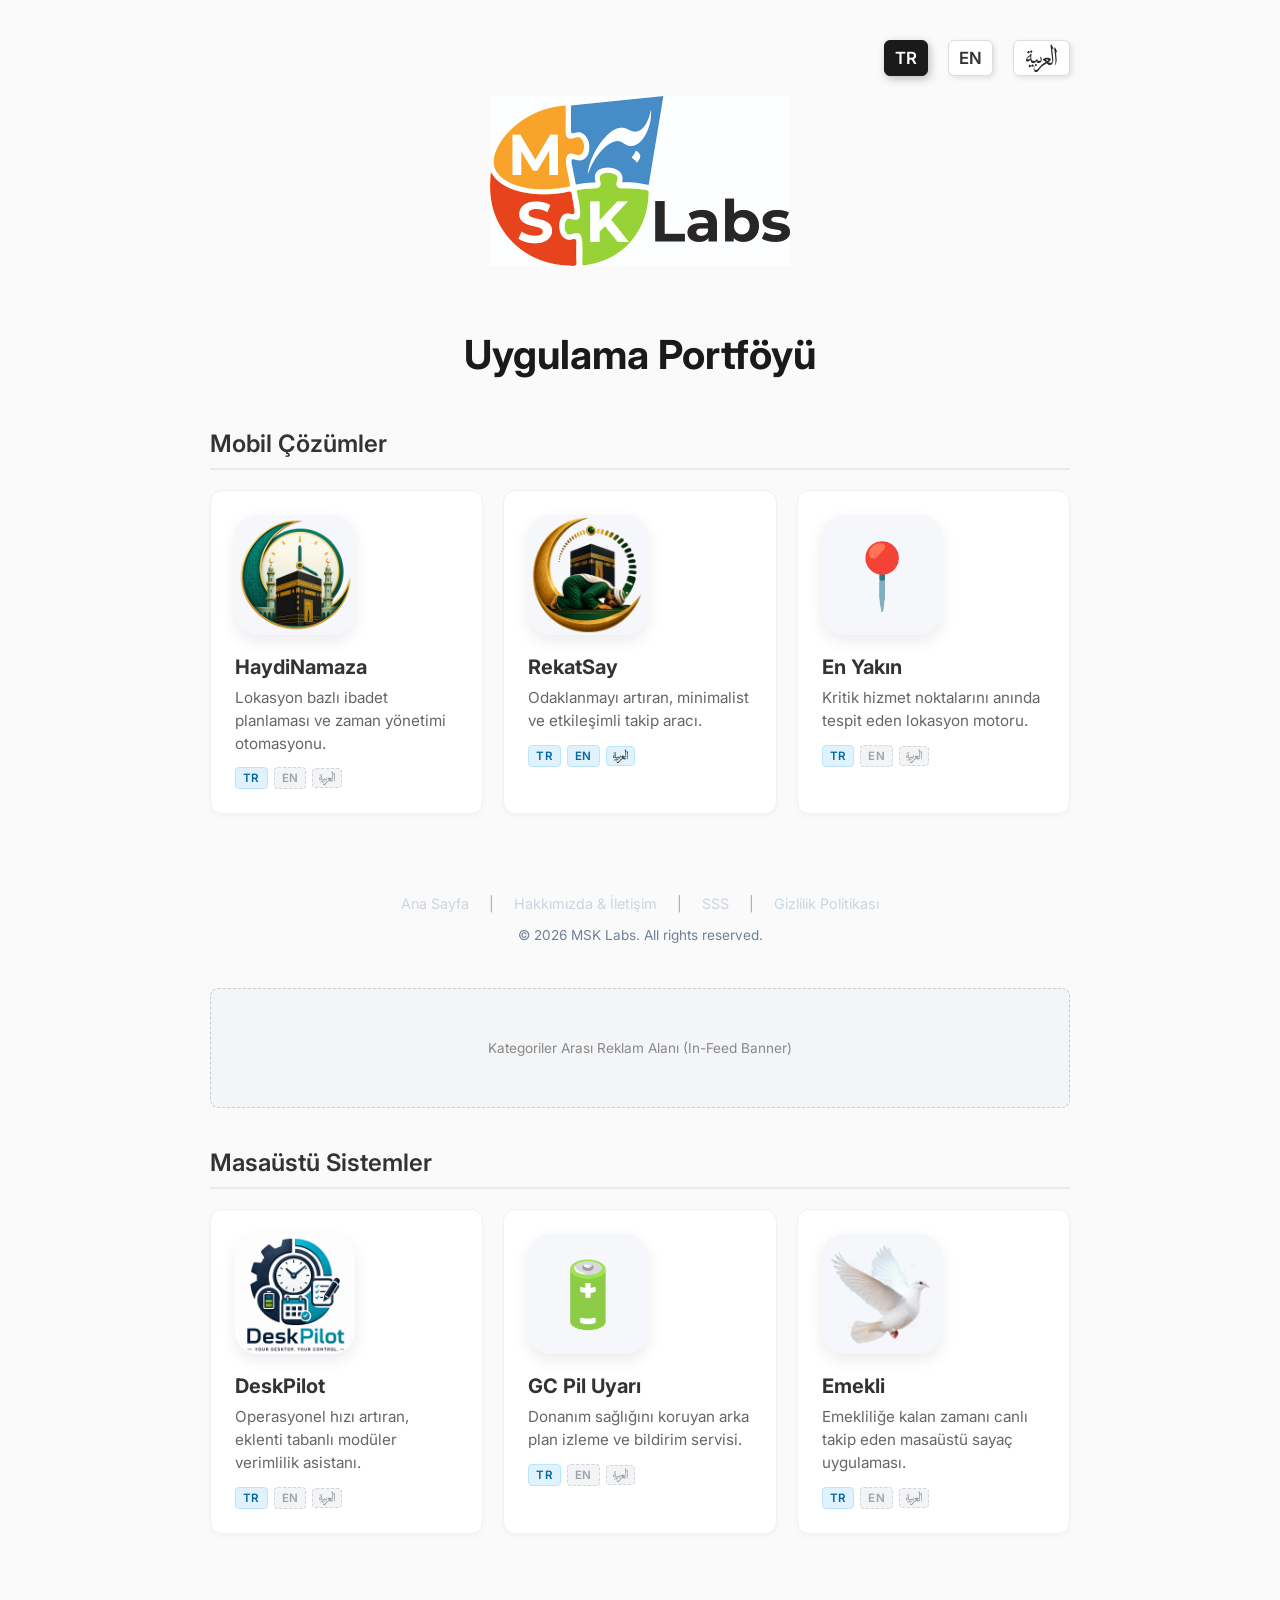
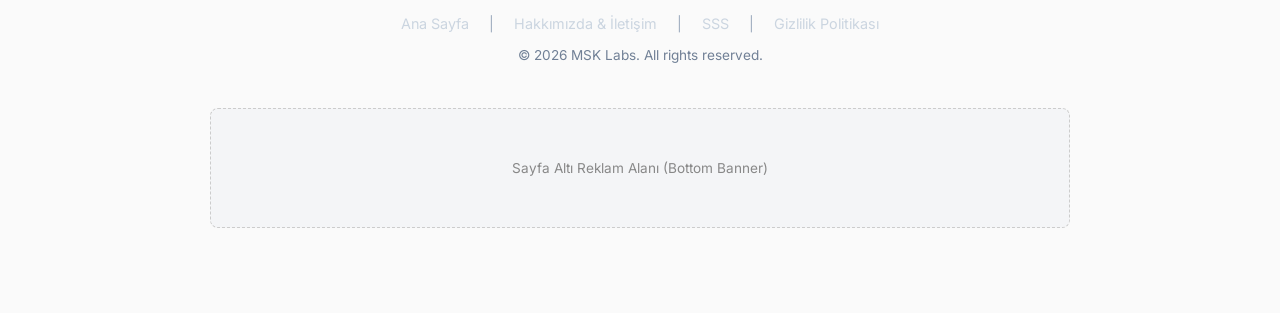
==== commit 4100d88e: "style: standardize Arabic language badges on app cards with ElArabiye SVG icon" ====
--- a/index.html
+++ b/index.html
@@ -60,9 +60,7 @@
       <div class="lang-badges">
         <span class="lang-badge active">TR</span>
         <span class="lang-badge pending" title="Yakında / Coming Soon">EN</span>
-        <span class="lang-badge pending" title="Yakında / Coming Soon">عرب</span>
-      </div>
-    </a>
+        <span class="lang-badge pending lang-badge-arabic" title="Yakında / Coming Soon"><img src="img/ElArabiye.svg" alt="العربية" class="arabic-badge-icon"></span></div></a>
     <a href="rekatsay.html" class="app-card">
       <div class="app-icon"><img src="media/rekatsay/icon.png" alt="RekatSay"></div>
       <h3 class="app-name">RekatSay</h3>
@@ -72,11 +70,10 @@
         <span class="lang-ar">أداة تتبع تفاعلية وبسيطة تزيد من التركيز.</span>
       </p>
       <div class="lang-badges">
-        <span class="lang-badge active">TR</span>
-        <span class="lang-badge pending" title="Yakında / Coming Soon">EN</span>
-        <span class="lang-badge pending" title="Yakında / Coming Soon">عرب</span>
-      </div>
-    </a>
+          <span class="lang-badge active">TR</span>
+          <span class="lang-badge active">EN</span>
+          <span class="lang-badge active lang-badge-arabic" title="Aktif / Active"><img src="img/ElArabiye.svg" alt="العربية" class="arabic-badge-icon"></span>
+        </div></a>
     <a href="enyakin.html" class="app-card">
       <div class="app-icon">📍</div>
       <h3 class="app-name">
@@ -92,9 +89,7 @@
       <div class="lang-badges">
         <span class="lang-badge active">TR</span>
         <span class="lang-badge pending" title="Yakında / Coming Soon">EN</span>
-        <span class="lang-badge pending" title="Yakında / Coming Soon">عرب</span>
-      </div>
-    </a>
+        <span class="lang-badge pending lang-badge-arabic" title="Yakında / Coming Soon"><img src="img/ElArabiye.svg" alt="العربية" class="arabic-badge-icon"></span></div></a>
   </div>
 
   <!-- KATEGORİLER ARASI REKLAM ALANI -->
@@ -140,9 +135,7 @@
       <div class="lang-badges">
         <span class="lang-badge active">TR</span>
         <span class="lang-badge pending" title="Yakında / Coming Soon">EN</span>
-        <span class="lang-badge pending" title="Yakında / Coming Soon">عرب</span>
-      </div>
-    </a>
+        <span class="lang-badge pending lang-badge-arabic" title="Yakında / Coming Soon"><img src="img/ElArabiye.svg" alt="العربية" class="arabic-badge-icon"></span></div></a>
     <a href="gcpiluyari.html" class="app-card">
       <div class="app-icon">🔋</div>
       <h3 class="app-name">
@@ -158,9 +151,7 @@
       <div class="lang-badges">
         <span class="lang-badge active">TR</span>
         <span class="lang-badge pending" title="Yakında / Coming Soon">EN</span>
-        <span class="lang-badge pending" title="Yakında / Coming Soon">عرب</span>
-      </div>
-    </a>
+        <span class="lang-badge pending lang-badge-arabic" title="Yakında / Coming Soon"><img src="img/ElArabiye.svg" alt="العربية" class="arabic-badge-icon"></span></div></a>
     <a href="emekli.html" class="app-card">
       <div class="app-icon"><img src="media/emekli/icon.png" alt="Emekli"></div>
       <h3 class="app-name">
@@ -176,9 +167,7 @@
       <div class="lang-badges">
         <span class="lang-badge active">TR</span>
         <span class="lang-badge pending" title="Yakında / Coming Soon">EN</span>
-        <span class="lang-badge pending" title="Yakında / Coming Soon">عرب</span>
-      </div>
-    </a>
+        <span class="lang-badge pending lang-badge-arabic" title="Yakında / Coming Soon"><img src="img/ElArabiye.svg" alt="العربية" class="arabic-badge-icon"></span></div></a>
   </div>
 
   <!-- SAYFA ALTI / KATEGORİ SONU REKLAM ALANI -->
--- a/assets/css/global.css
+++ b/assets/css/global.css
@@ -1,4 +1,4 @@
-/* ======================================================
+﻿/* ======================================================
    MSK LABS - GLOBAL DESIGN SYSTEM & STYLESHEET
    ====================================================== */
 
@@ -213,9 +213,9 @@
 }
 
 .arabic-btn-icon {
-  height: 26px;
-  width: auto;
-  max-height: 28px;
+  height: 28px;
+    width: auto;
+    max-height: 32px;
   display: block;
   transition: filter 0.2s ease;
 }
@@ -750,3 +750,27 @@
   color: #94a3b8;
   font-size: 0.95rem;
 }
+
+/* Arapça Kart Rozeti (ElArabiye.svg Standart Görünüm) */
+.lang-badge.lang-badge-arabic {
+  display: inline-flex;
+  align-items: center;
+  justify-content: center;
+  padding: 2px 6px;
+}
+
+.arabic-badge-icon {
+  height: 14px;
+  width: auto;
+  display: block;
+  transition: filter 0.2s ease;
+}
+
+.lang-badge.active .arabic-badge-icon {
+  filter: none;
+}
+
+.lang-badge.pending .arabic-badge-icon {
+  opacity: 0.5;
+  filter: grayscale(100%);
+}
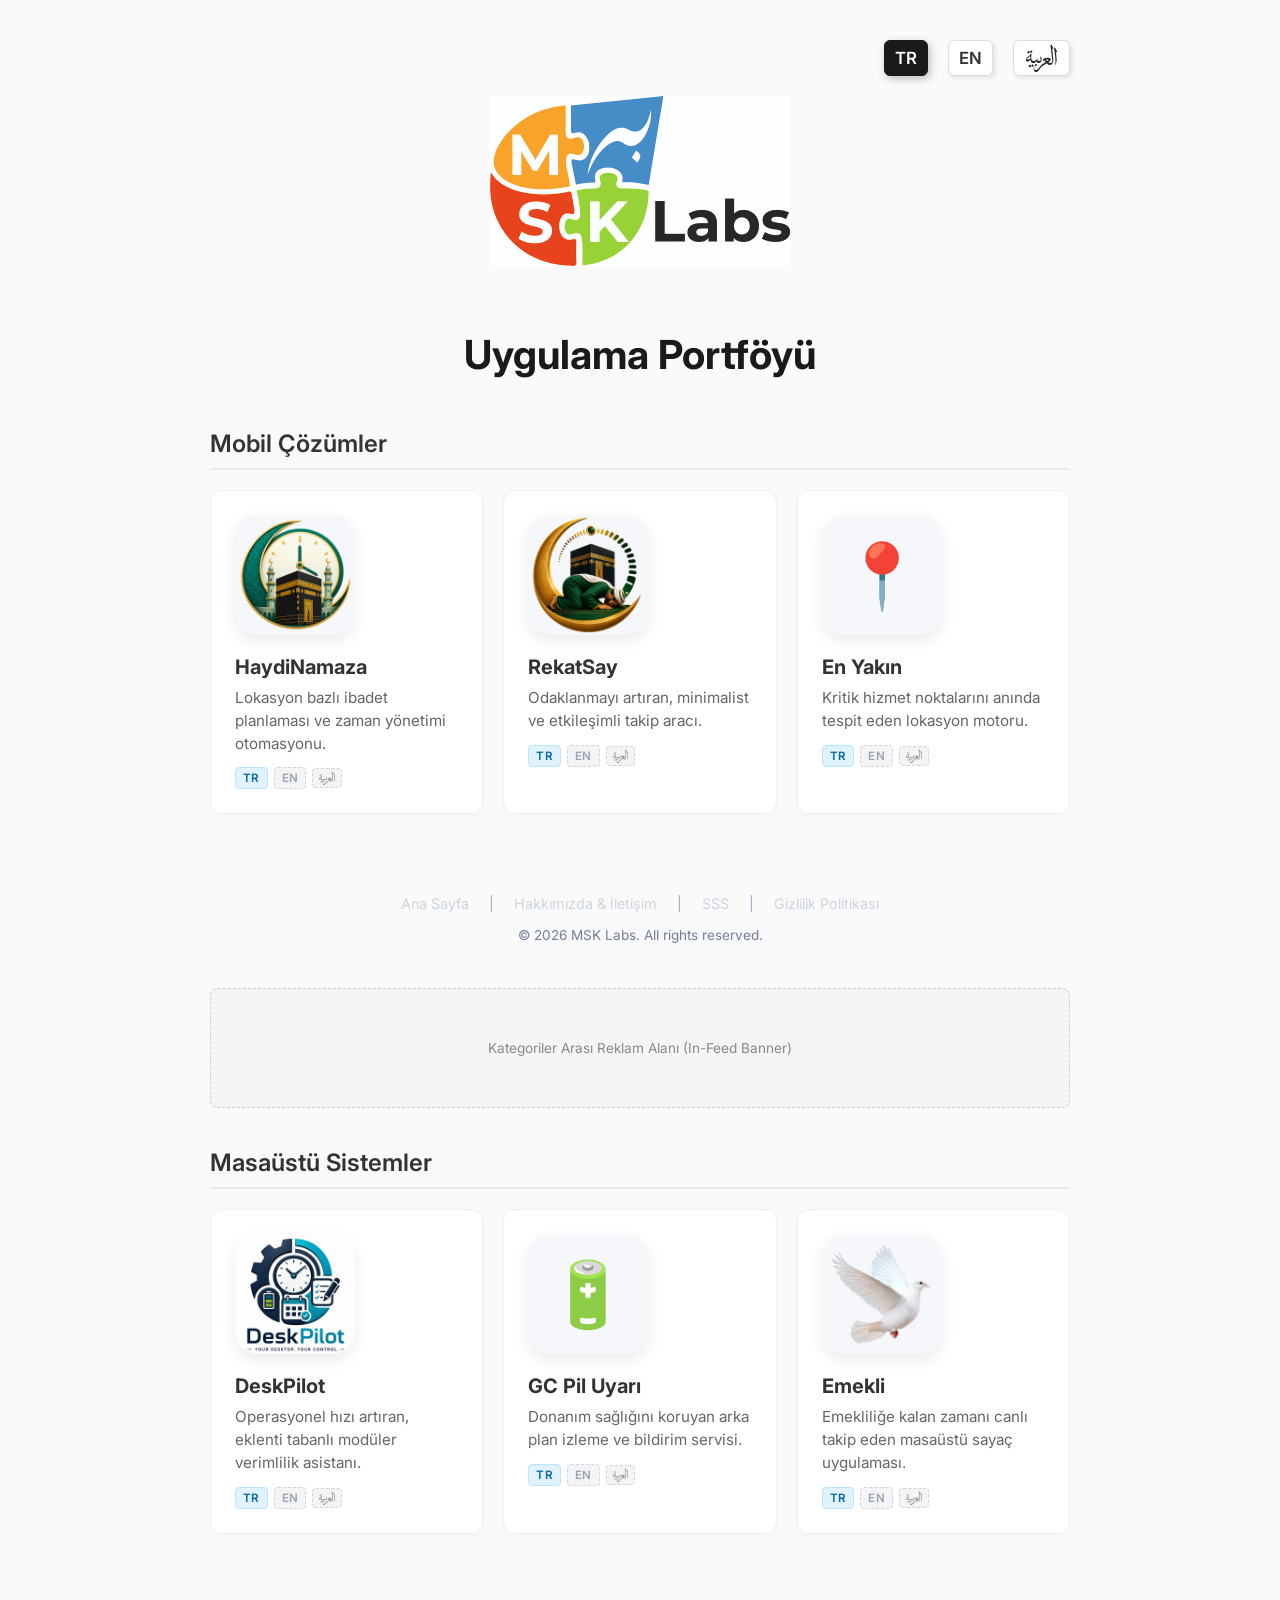
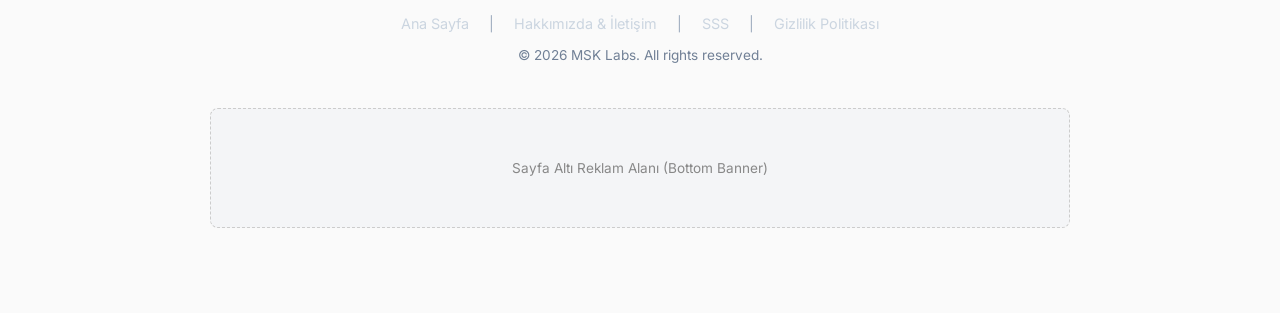
==== commit 389c71bd: "fix: set EN and AR badges to pending across all application cards including RekatSay" ====
--- a/index.html
+++ b/index.html
@@ -70,10 +70,10 @@
         <span class="lang-ar">أداة تتبع تفاعلية وبسيطة تزيد من التركيز.</span>
       </p>
       <div class="lang-badges">
-          <span class="lang-badge active">TR</span>
-          <span class="lang-badge active">EN</span>
-          <span class="lang-badge active lang-badge-arabic" title="Aktif / Active"><img src="img/ElArabiye.svg" alt="العربية" class="arabic-badge-icon"></span>
-        </div></a>
+        <span class="lang-badge active">TR</span>
+        <span class="lang-badge pending" title="Yakında / Coming Soon">EN</span>
+        <span class="lang-badge pending lang-badge-arabic" title="Yakında / Coming Soon"><img src="img/ElArabiye.svg" alt="العربية" class="arabic-badge-icon"></span>
+      </div></a>
     <a href="enyakin.html" class="app-card">
       <div class="app-icon">📍</div>
       <h3 class="app-name">
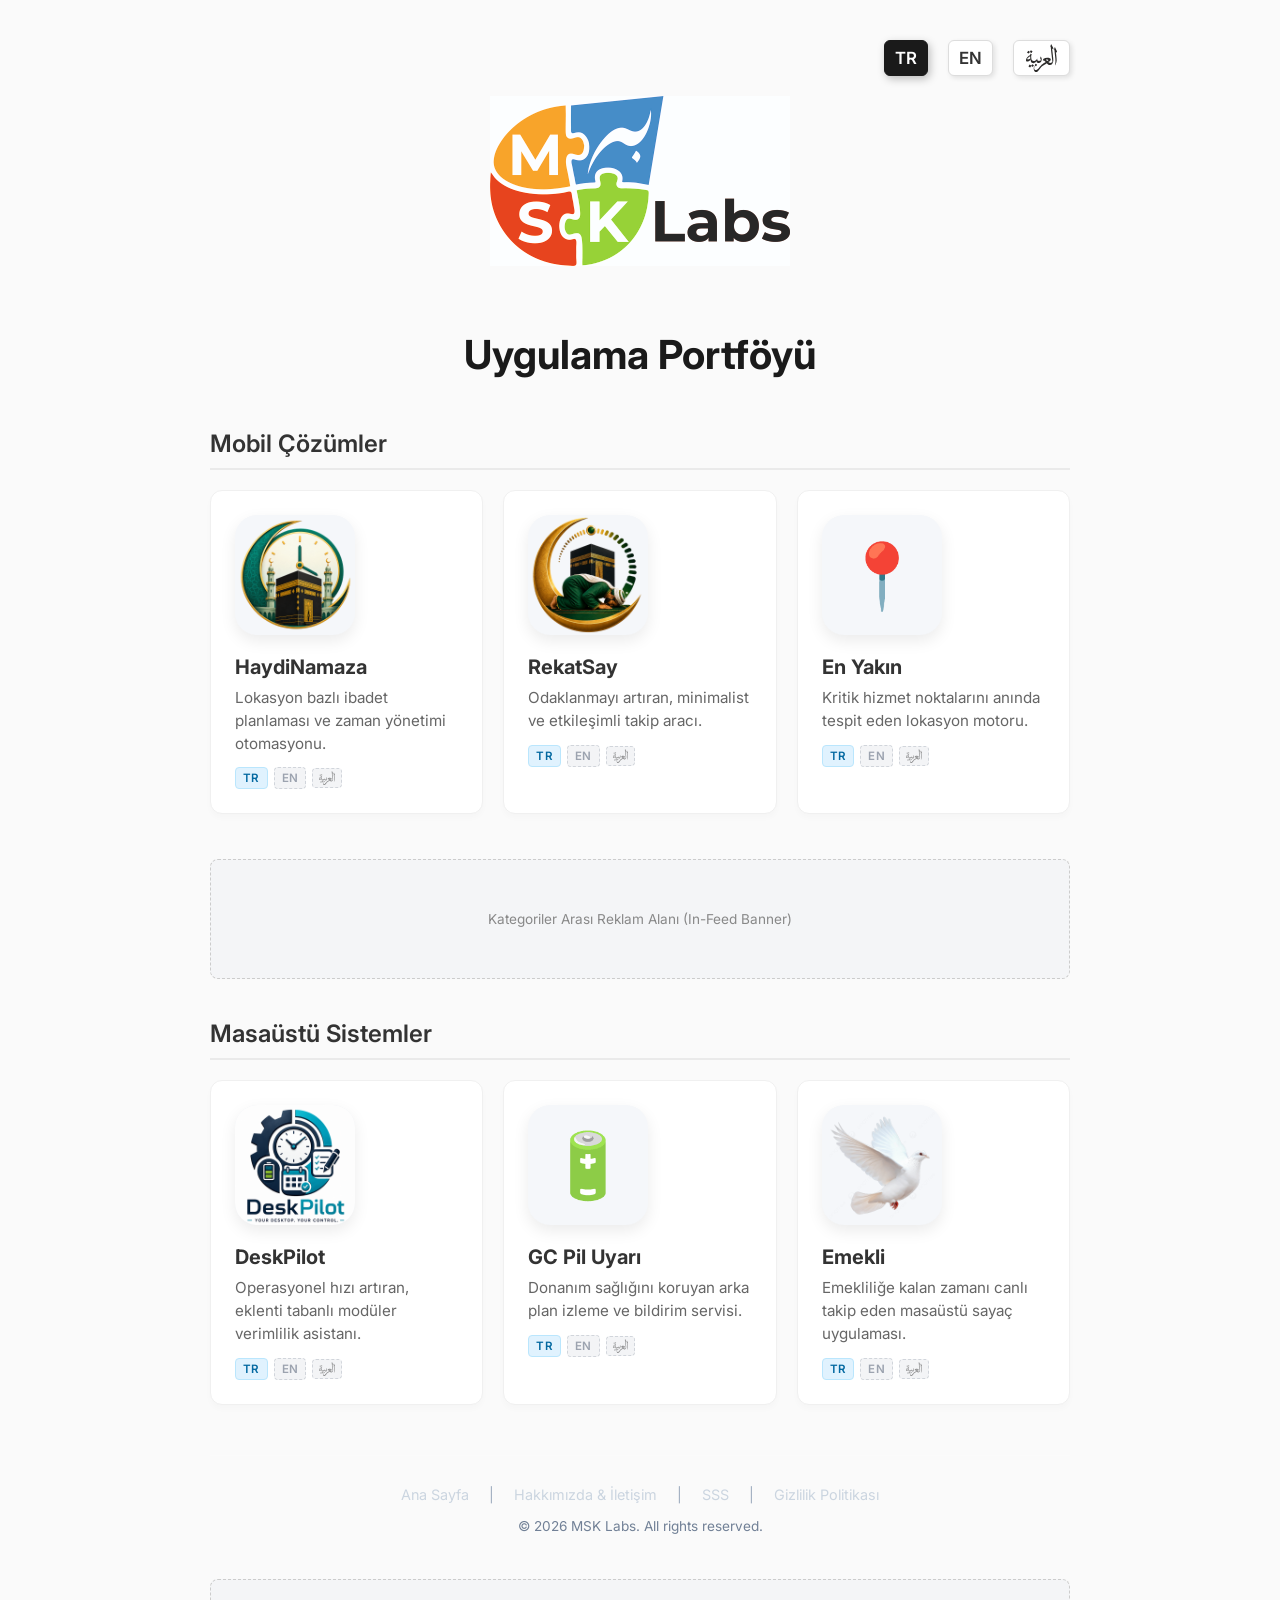
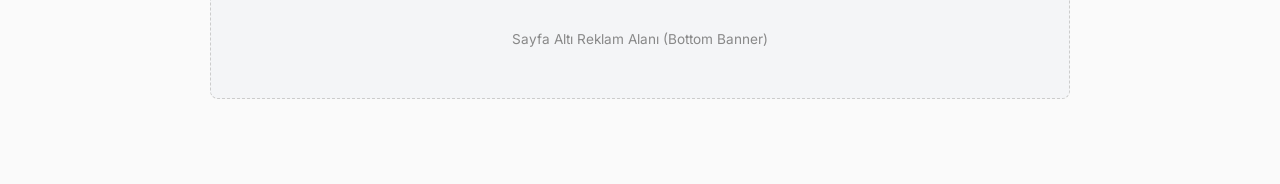
==== commit c938a87b: "fix: remove duplicate footer from middle section of homepage" ====
--- a/index.html
+++ b/index.html
@@ -93,25 +93,7 @@
   </div>
 
   <!-- KATEGORİLER ARASI REKLAM ALANI -->
-      <footer class="site-footer">
-      <div class="footer-links">
-        <a href="index.html">
-          <span class="lang-tr">Ana Sayfa</span><span class="lang-en">Home</span><span class="lang-ar">الرئيسية</span>
-        </a> |
-        <a href="about.html">
-          <span class="lang-tr">Hakkımızda & İletişim</span><span class="lang-en">About & Contact</span><span class="lang-ar">من نحن والاتصال</span>
-        </a> |
-        <a href="faq.html">
-          <span class="lang-tr">SSS</span><span class="lang-en">FAQ</span><span class="lang-ar">الأسئلة الشائعة</span>
-        </a> |
-        <a href="privacy.html">
-          <span class="lang-tr">Gizlilik Politikası</span><span class="lang-en">Privacy Policy</span><span class="lang-ar">سياسة الخصوصية</span>
-        </a>
-      </div>
-      <div class="copyright-text">
-        © 2026 MSK Labs. All rights reserved.
-      </div>
-    </footer>
+      
 
 <div class="infeed-ad-container">
     <div class="ad-placeholder">Kategoriler Arası Reklam Alanı (In-Feed Banner)</div>
